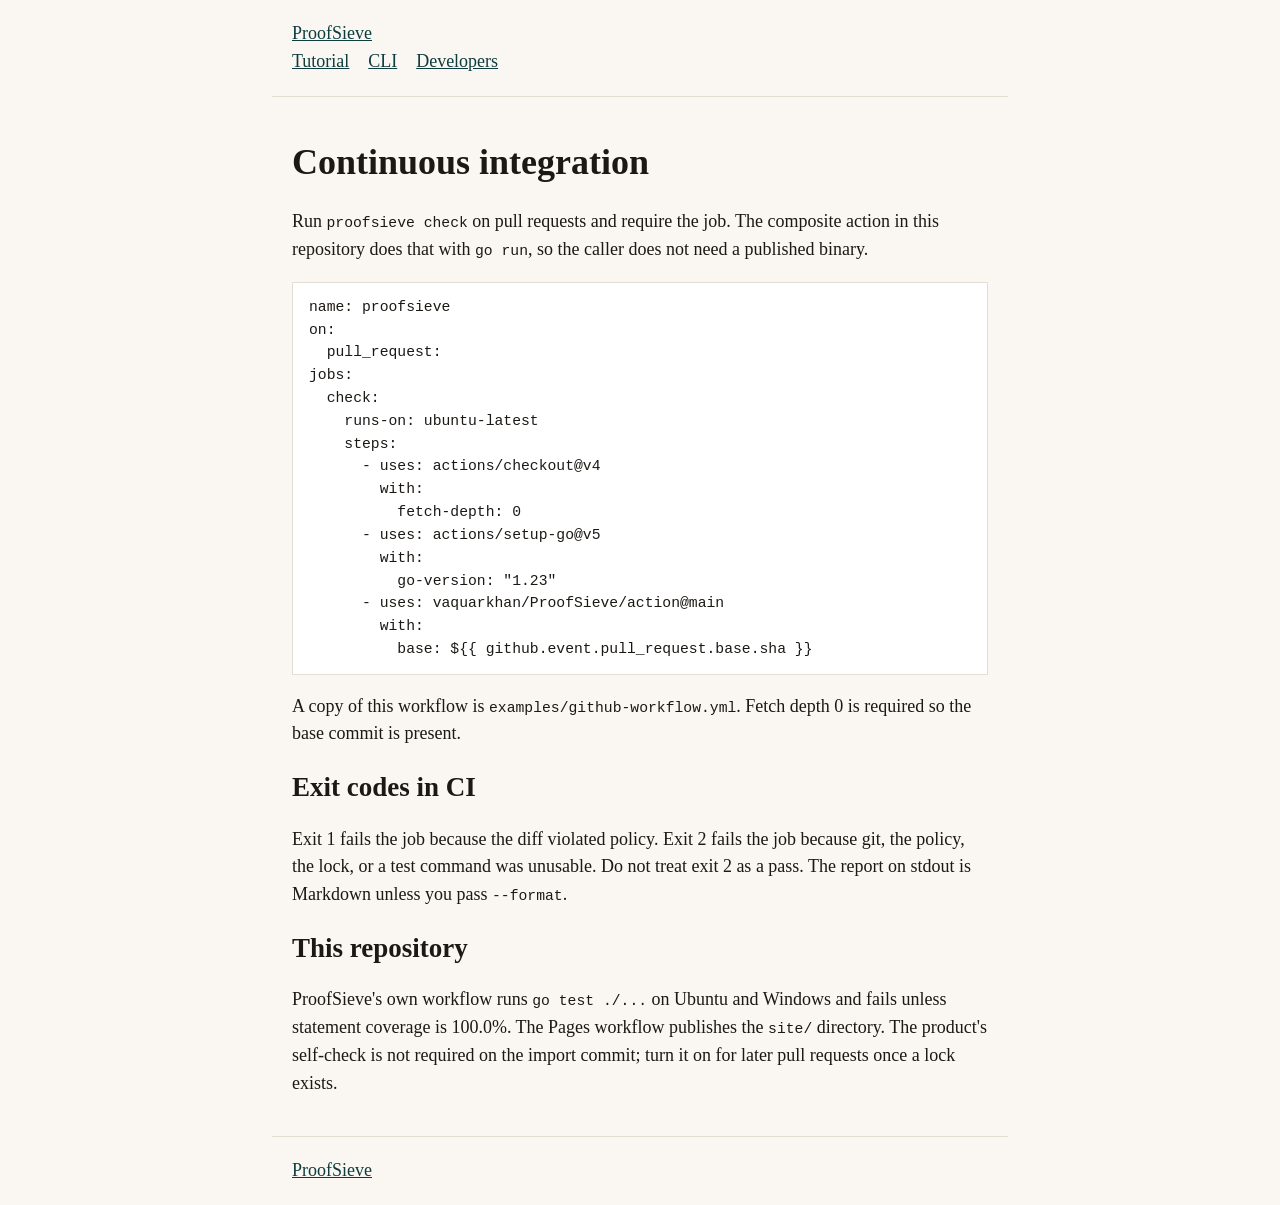
==== site/ci.html @ 601b5607 "Ship the control plane so agent diffs are scope-locked before merge. CI can require proofsieve check" ====
<!DOCTYPE html>
<html lang="en">
<head>
  <meta charset="utf-8">
  <meta name="viewport" content="width=device-width, initial-scale=1">
  <title>CI — ProofSieve</title>
  <link rel="stylesheet" href="site.css">
</head>
<body>
<header>
  <a href="index.html">ProofSieve</a>
  <nav>
    <a href="tutorial.html">Tutorial</a>
    <a href="cli.html">CLI</a>
    <a href="developers.html">Developers</a>
  </nav>
</header>
<main>
  <h1>Continuous integration</h1>
  <p>Run <code>proofsieve check</code> on pull requests and require the job. The composite action in this repository does that with <code>go run</code>, so the caller does not need a published binary.</p>
  <pre>name: proofsieve
on:
  pull_request:
jobs:
  check:
    runs-on: ubuntu-latest
    steps:
      - uses: actions/checkout@v4
        with:
          fetch-depth: 0
      - uses: actions/setup-go@v5
        with:
          go-version: "1.23"
      - uses: vaquarkhan/ProofSieve/action@main
        with:
          base: ${{ github.event.pull_request.base.sha }}</pre>
  <p>A copy of this workflow is <code>examples/github-workflow.yml</code>. Fetch depth 0 is required so the base commit is present.</p>
  <h2>Exit codes in CI</h2>
  <p>Exit 1 fails the job because the diff violated policy. Exit 2 fails the job because git, the policy, the lock, or a test command was unusable. Do not treat exit 2 as a pass. The report on stdout is Markdown unless you pass <code>--format</code>.</p>
  <h2>This repository</h2>
  <p>ProofSieve's own workflow runs <code>go test ./...</code> on Ubuntu and Windows and fails unless statement coverage is 100.0%. The Pages workflow publishes the <code>site/</code> directory. The product's self-check is not required on the import commit; turn it on for later pull requests once a lock exists.</p>
</main>
<footer><a href="index.html">ProofSieve</a></footer>
</body>
</html>
---- site/site.css ----
:root {
  color-scheme: light;
  --ink: #1c1915;
  --muted: #5c564c;
  --line: #e4ddd2;
  --paper: #faf7f2;
  --accent: #0f3d3e;
}
* { box-sizing: border-box; }
body {
  margin: 0;
  font: 18px/1.55 "Segoe UI", Georgia, serif;
  color: var(--ink);
  background: var(--paper);
}
header, main, footer { max-width: 46rem; margin: 0 auto; padding: 1.25rem 1.25rem; }
header { border-bottom: 1px solid var(--line); }
nav a { margin-right: 0.9rem; }
a { color: var(--accent); }
h1, h2, h3 { line-height: 1.2; }
code, pre { font-family: Consolas, "Courier New", monospace; font-size: 0.92rem; }
pre { background: #fff; border: 1px solid var(--line); padding: 0.8rem 1rem; overflow: auto; }
table { border-collapse: collapse; width: 100%; }
th, td { border-bottom: 1px solid var(--line); text-align: left; padding: 0.4rem 0.5rem 0.4rem 0; vertical-align: top; }
footer { color: var(--muted); border-top: 1px solid var(--line); }
.muted { color: var(--muted); }
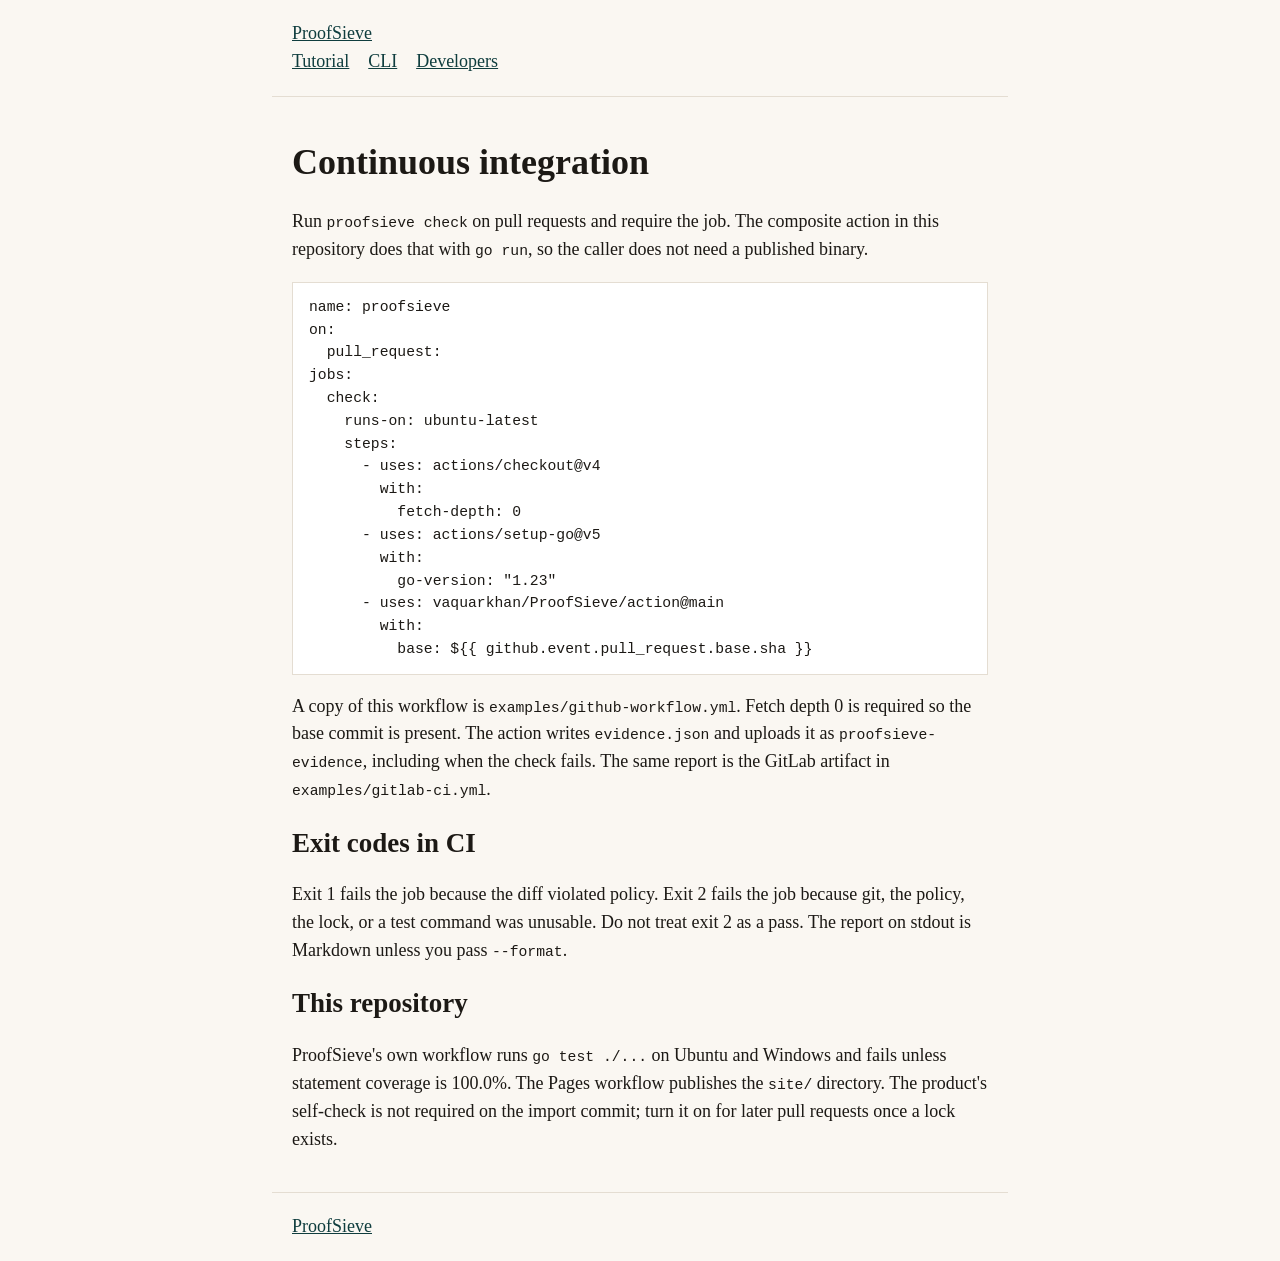
==== commit 8b39b4fb: "Publish the behavioral diff and keep the adopt survey off the public tree. Check now names signature" ====
--- a/site/ci.html
+++ b/site/ci.html
@@ -34,7 +34,7 @@
       - uses: vaquarkhan/ProofSieve/action@main
         with:
           base: ${{ github.event.pull_request.base.sha }}</pre>
-  <p>A copy of this workflow is <code>examples/github-workflow.yml</code>. Fetch depth 0 is required so the base commit is present.</p>
+  <p>A copy of this workflow is <code>examples/github-workflow.yml</code>. Fetch depth 0 is required so the base commit is present. The action writes <code>evidence.json</code> and uploads it as <code>proofsieve-evidence</code>, including when the check fails. The same report is the GitLab artifact in <code>examples/gitlab-ci.yml</code>.</p>
   <h2>Exit codes in CI</h2>
   <p>Exit 1 fails the job because the diff violated policy. Exit 2 fails the job because git, the policy, the lock, or a test command was unusable. Do not treat exit 2 as a pass. The report on stdout is Markdown unless you pass <code>--format</code>.</p>
   <h2>This repository</h2>
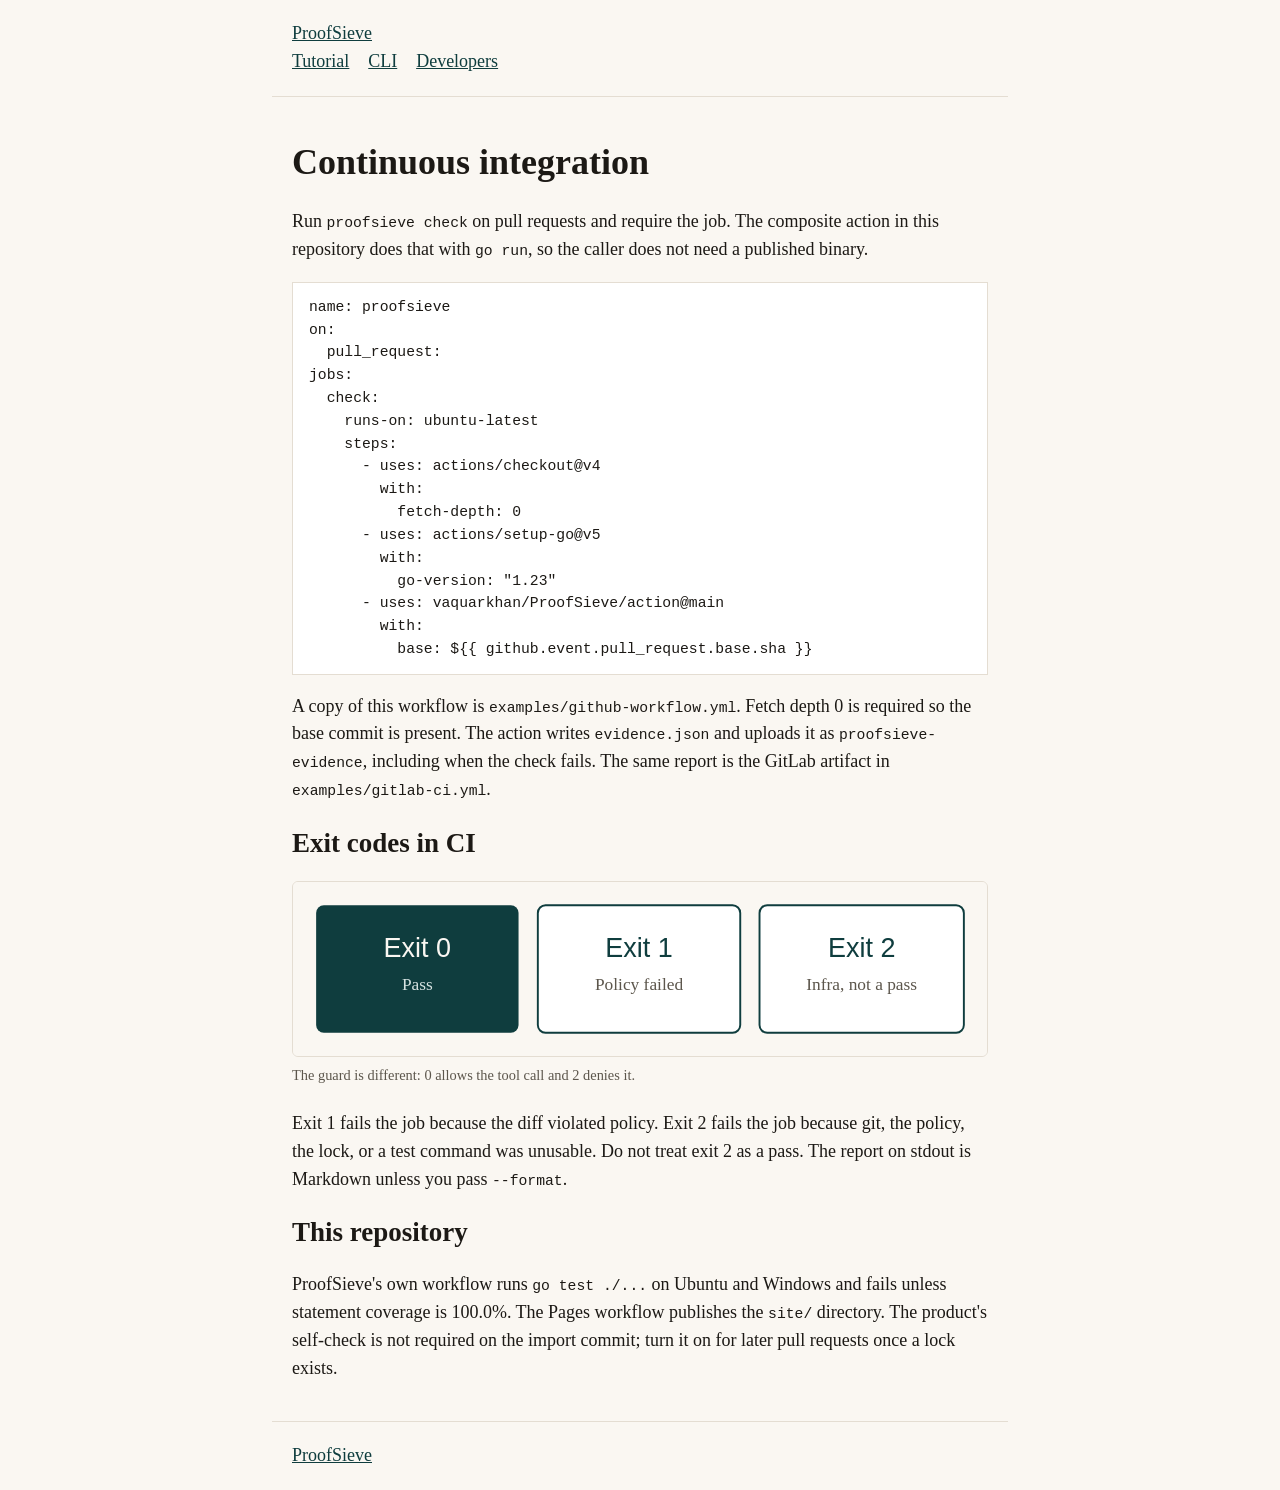
==== commit e42b4180: "Add diagrams to the docs so the gates, planes, and risk score can be read at a glance. The same draw" ====
--- a/site/ci.html
+++ b/site/ci.html
@@ -36,6 +36,10 @@
           base: ${{ github.event.pull_request.base.sha }}</pre>
   <p>A copy of this workflow is <code>examples/github-workflow.yml</code>. Fetch depth 0 is required so the base commit is present. The action writes <code>evidence.json</code> and uploads it as <code>proofsieve-evidence</code>, including when the check fails. The same report is the GitLab artifact in <code>examples/gitlab-ci.yml</code>.</p>
   <h2>Exit codes in CI</h2>
+  <figure>
+    <img src="img/exits.svg" width="720" height="180" alt="Exit codes for proofsieve check: 0 pass, 1 policy failed, 2 infrastructure. Exit 2 is not a pass.">
+    <figcaption>The guard is different: 0 allows the tool call and 2 denies it.</figcaption>
+  </figure>
   <p>Exit 1 fails the job because the diff violated policy. Exit 2 fails the job because git, the policy, the lock, or a test command was unusable. Do not treat exit 2 as a pass. The report on stdout is Markdown unless you pass <code>--format</code>.</p>
   <h2>This repository</h2>
   <p>ProofSieve's own workflow runs <code>go test ./...</code> on Ubuntu and Windows and fails unless statement coverage is 100.0%. The Pages workflow publishes the <code>site/</code> directory. The product's self-check is not required on the import commit; turn it on for later pull requests once a lock exists.</p>
--- a/site/site.css
+++ b/site/site.css
@@ -24,3 +24,6 @@
 th, td { border-bottom: 1px solid var(--line); text-align: left; padding: 0.4rem 0.5rem 0.4rem 0; vertical-align: top; }
 footer { color: var(--muted); border-top: 1px solid var(--line); }
 .muted { color: var(--muted); }
+figure { margin: 1.25rem 0 1.5rem; }
+figure img { width: 100%; height: auto; display: block; border: 1px solid var(--line); border-radius: 6px; background: var(--paper); }
+figcaption { color: var(--muted); font-size: 0.9rem; margin-top: 0.45rem; }
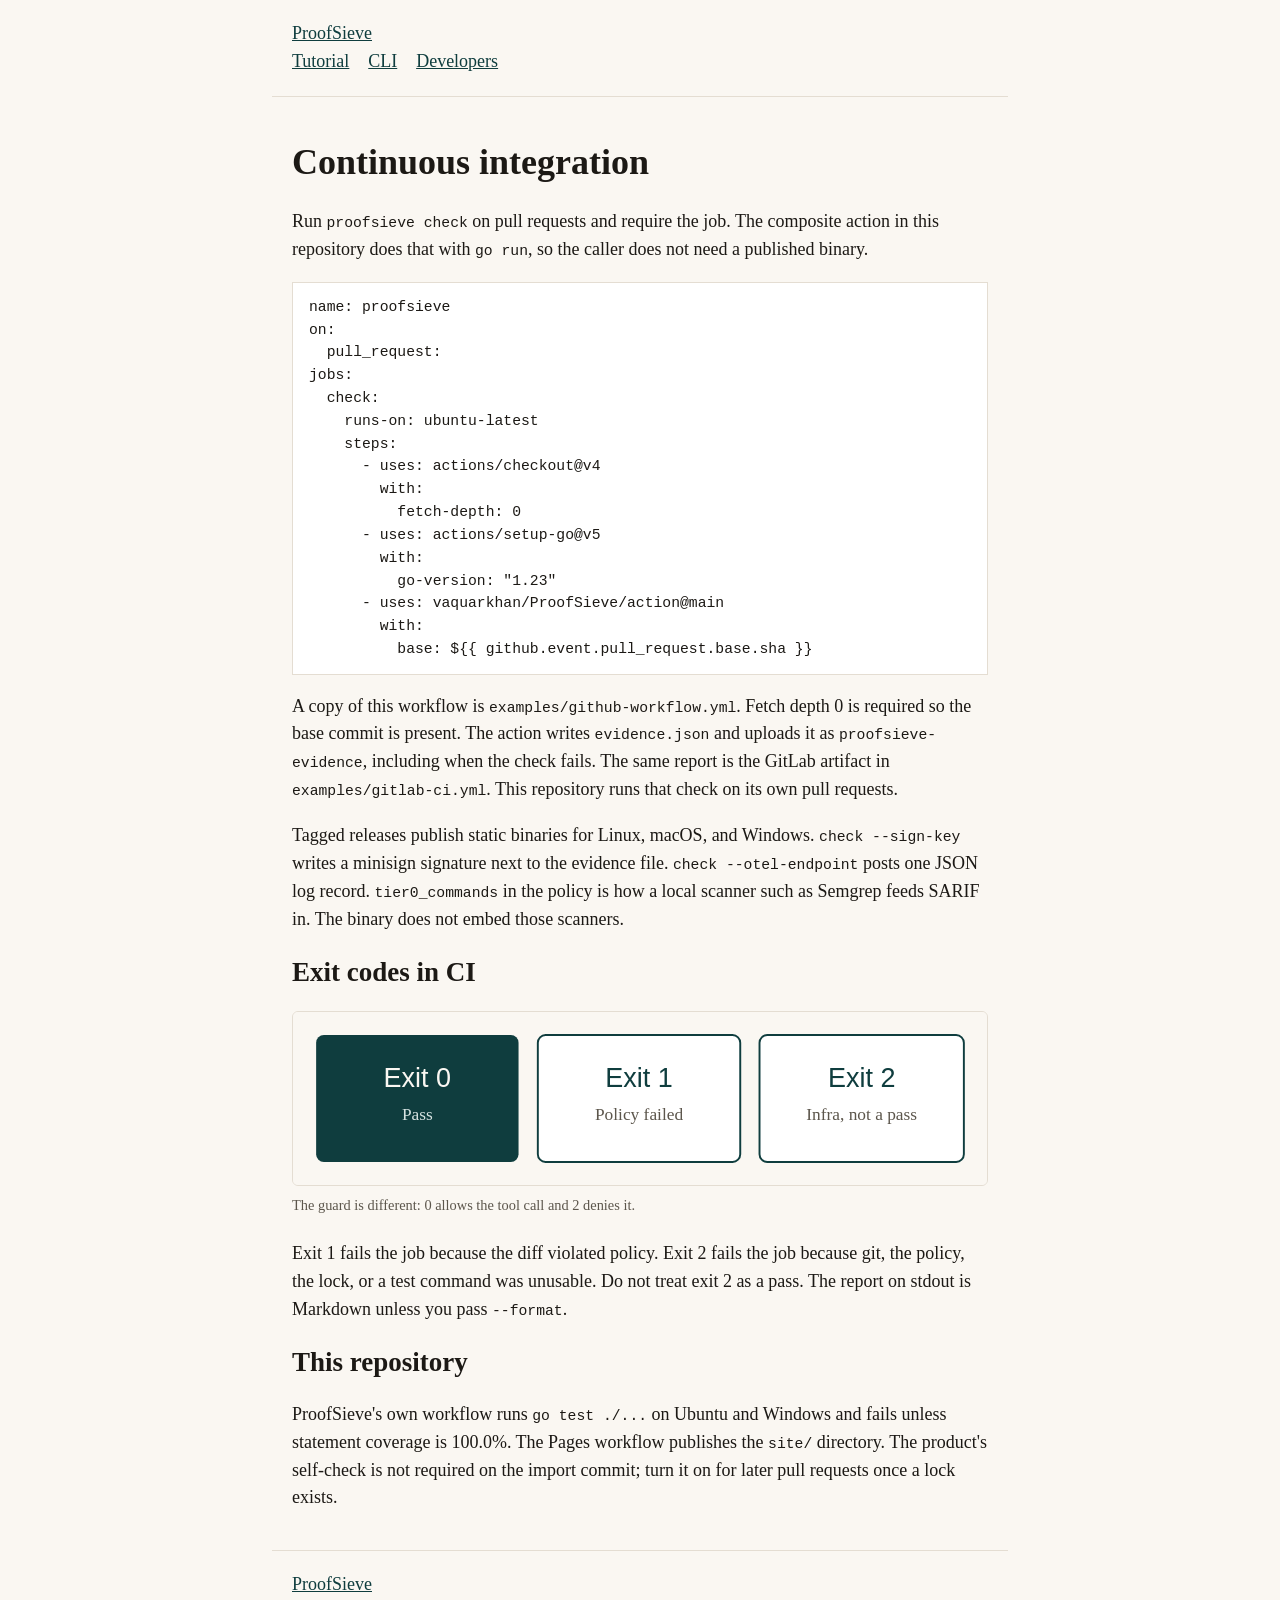
==== commit e7ee5833: "Ship signed evidence, telemetry, and release binaries so v1.0.0 can be required." ====
--- a/site/ci.html
+++ b/site/ci.html
@@ -34,7 +34,8 @@
       - uses: vaquarkhan/ProofSieve/action@main
         with:
           base: ${{ github.event.pull_request.base.sha }}</pre>
-  <p>A copy of this workflow is <code>examples/github-workflow.yml</code>. Fetch depth 0 is required so the base commit is present. The action writes <code>evidence.json</code> and uploads it as <code>proofsieve-evidence</code>, including when the check fails. The same report is the GitLab artifact in <code>examples/gitlab-ci.yml</code>.</p>
+  <p>A copy of this workflow is <code>examples/github-workflow.yml</code>. Fetch depth 0 is required so the base commit is present. The action writes <code>evidence.json</code> and uploads it as <code>proofsieve-evidence</code>, including when the check fails. The same report is the GitLab artifact in <code>examples/gitlab-ci.yml</code>. This repository runs that check on its own pull requests.</p>
+  <p>Tagged releases publish static binaries for Linux, macOS, and Windows. <code>check --sign-key</code> writes a minisign signature next to the evidence file. <code>check --otel-endpoint</code> posts one JSON log record. <code>tier0_commands</code> in the policy is how a local scanner such as Semgrep feeds SARIF in. The binary does not embed those scanners.</p>
   <h2>Exit codes in CI</h2>
   <figure>
     <img src="img/exits.svg" width="720" height="180" alt="Exit codes for proofsieve check: 0 pass, 1 policy failed, 2 infrastructure. Exit 2 is not a pass.">
